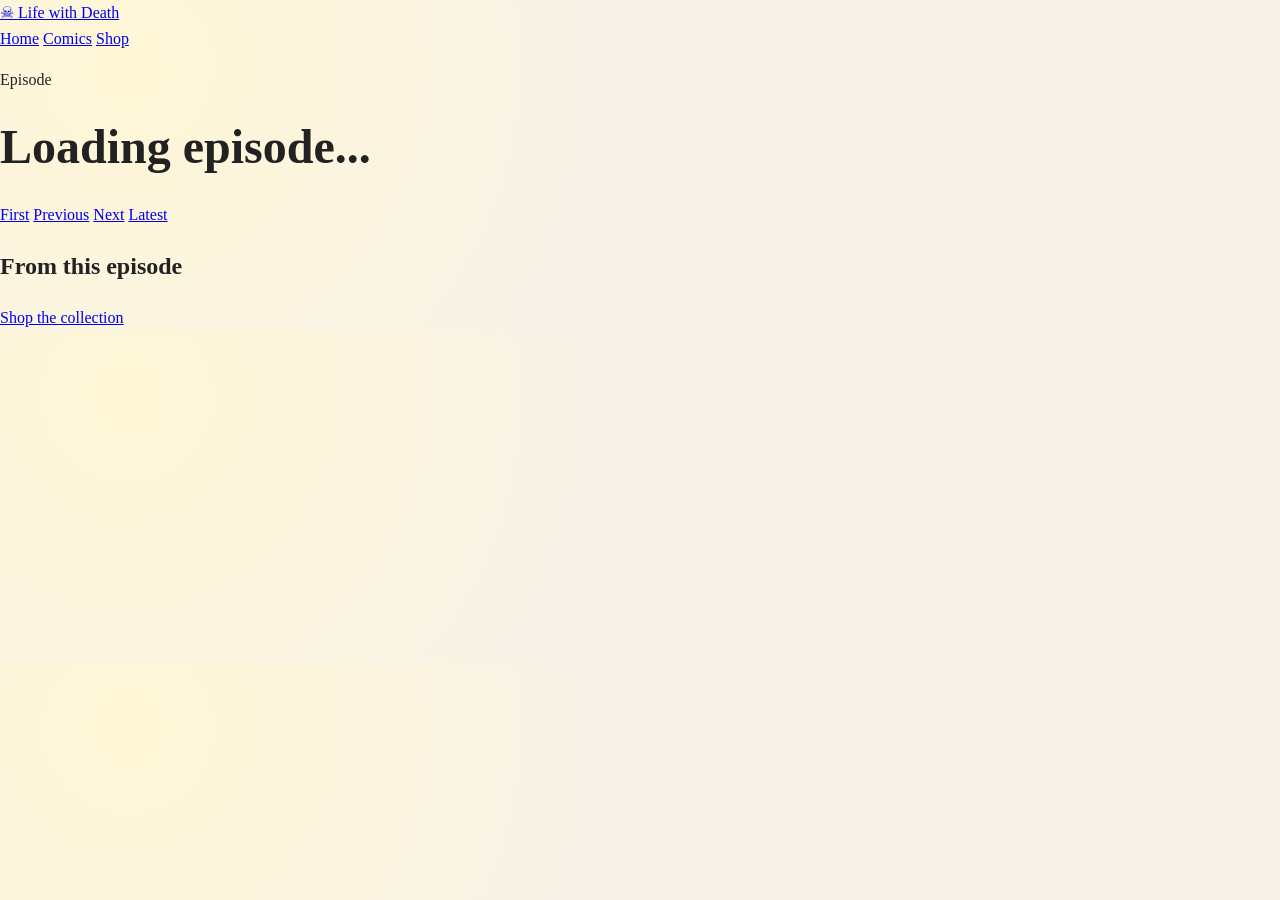
==== comic.html @ 91b2addf "Add reusable data-driven comic reader page" ====
<!doctype html>
<html lang="en">
<head>
  <meta charset="utf-8">
  <meta name="viewport" content="width=device-width, initial-scale=1">
  <title>Life with Death Comic Reader</title>
  <meta name="description" content="Read Life with Death episodes in the official Grimdoc comic reader.">
  <link rel="preconnect" href="https://fonts.googleapis.com">
  <link rel="preconnect" href="https://fonts.gstatic.com" crossorigin>
  <link href="https://fonts.googleapis.com/css2?family=Cinzel:wght@500;700;900&family=Work+Sans:wght@400;500;700&display=swap" rel="stylesheet">
  <link rel="stylesheet" href="css/styles.css">
  <link rel="stylesheet" href="css/comic-reader.css">
</head>
<body class="reader-body">
  <header class="reader-topbar">
    <a class="brand-link" href="index.html" aria-label="Life with Death home">
      <span class="brand-mark">☠</span>
      <span>Life with Death</span>
    </a>
    <nav class="reader-nav-links" aria-label="Primary">
      <a href="index.html">Home</a>
      <a href="comics.html">Comics</a>
      <a href="index.html#shop">Shop</a>
    </nav>
  </header>

  <main class="reader-main">
    <section class="episode-hero" id="episodeHero" aria-live="polite">
      <p class="episode-kicker">Episode</p>
      <h1 id="episodeTitle">Loading episode...</h1>
      <p id="episodeMeta"></p>
      <p id="episodeDescription"></p>
    </section>

    <section class="reader-controls" aria-label="Episode navigation">
      <a id="firstEpisodeLink" href="comics.html">First</a>
      <a id="prevEpisodeLink" href="comics.html">Previous</a>
      <a id="nextEpisodeLink" href="comics.html">Next</a>
      <a id="latestEpisodeLink" href="comics.html">Latest</a>
    </section>

    <section id="panelGrid" class="panel-grid" aria-label="Comic panels"></section>

    <section id="episodeMerch" class="episode-merch is-hidden" aria-label="Merchandise from this episode">
      <h2>From this episode</h2>
      <a id="episodeMerchLink" class="merch-cta" href="#" target="_blank" rel="noopener noreferrer">Shop the collection</a>
    </section>
  </main>

  <script src="js/comic-data.js"></script>
  <script>
    window.GrimdocComic.initReaderPage();
  </script>
</body>
</html>
---- css/styles.css ----
:root {
  --bg: #f7f2ea;
  --ink: #222222;
  --accent: #6d3ea1;
  --paper: #fffdf8;
}

* { box-sizing: border-box; }

body {
  margin: 0;
  color: var(--ink);
  background: radial-gradient(circle at 10% 20%, #fff7d6, var(--bg) 45%), var(--bg);
  font-family: Georgia, "Times New Roman", serif;
  line-height: 1.6;
}

.site-header,
.content,
.site-footer {
  width: min(900px, 92vw);
  margin: 0 auto;
}

.site-header {
  padding: 3rem 0 1rem;
}

.kicker {
  text-transform: uppercase;
  letter-spacing: 0.08em;
  color: var(--accent);
  font-weight: 700;
  margin: 0;
}

h1 {
  margin: 0.2rem 0 0.5rem;
  font-size: clamp(2rem, 4vw, 3rem);
}

.content {
  background: var(--paper);
  border: 2px solid #e6dccb;
  border-radius: 12px;
  padding: 1.5rem;
}

.site-footer {
  padding: 1.5rem 0 2rem;
  font-size: 0.95rem;
}
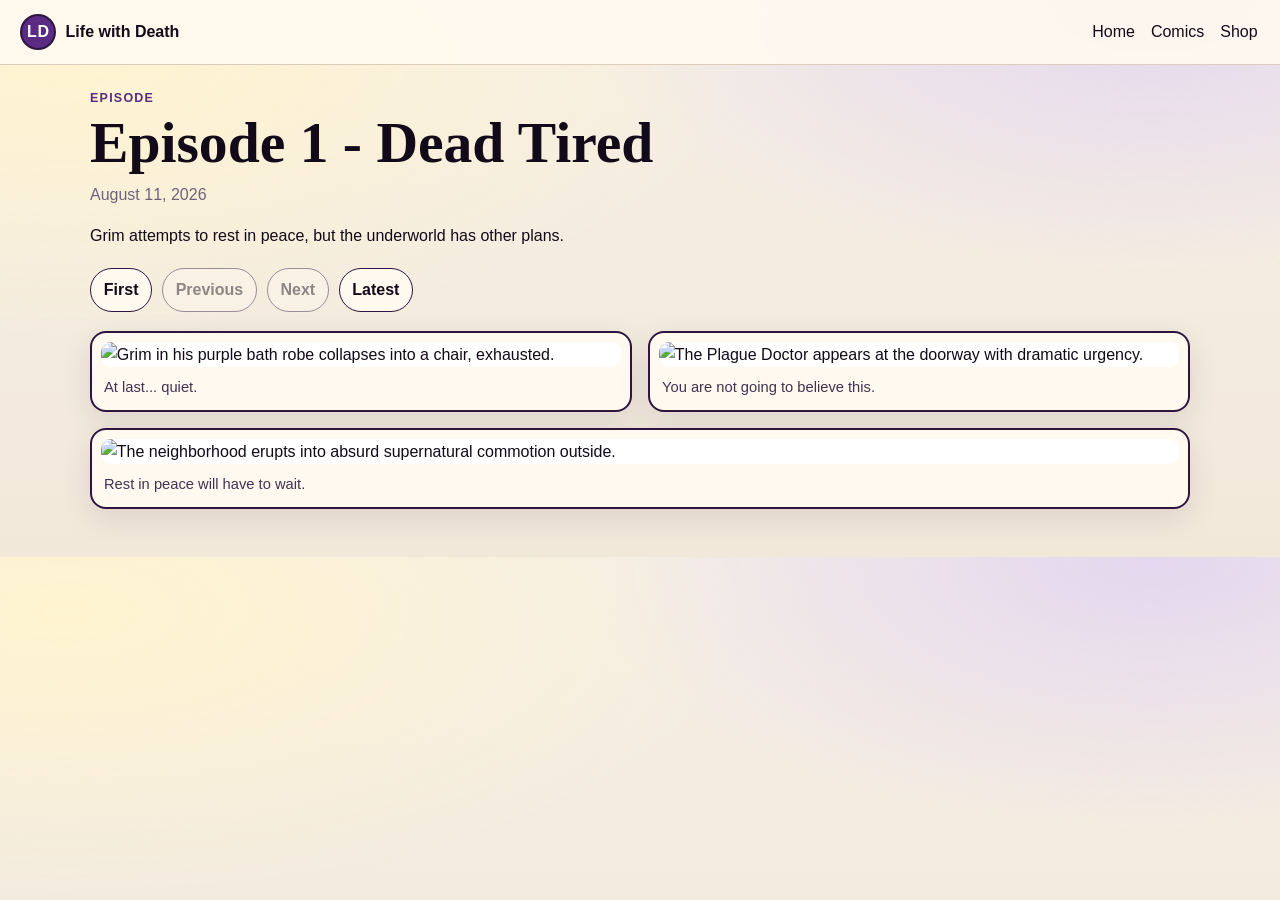
==== commit b5820ca3: "Use ASCII brand mark in reader header" ====
--- a/comic.html
+++ b/comic.html
@@ -14,7 +14,7 @@
 <body class="reader-body">
   <header class="reader-topbar">
     <a class="brand-link" href="index.html" aria-label="Life with Death home">
-      <span class="brand-mark">☠</span>
+      <span class="brand-mark">LD</span>
       <span>Life with Death</span>
     </a>
     <nav class="reader-nav-links" aria-label="Primary">
--- a/css/styles.css
+++ b/css/styles.css
@@ -1,52 +1,217 @@
 :root {
-  --bg: #f7f2ea;
-  --ink: #222222;
-  --accent: #6d3ea1;
-  --paper: #fffdf8;
-}
-
-* { box-sizing: border-box; }
+  --grim-ink: #120a19;
+  --grim-purple: #5b2b84;
+  --grim-purple-deep: #2d1540;
+  --grim-cream: #fff9ef;
+  --grim-paper: #f7efe2;
+  --grim-accent: #ffe8a3;
+}
+
+* {
+  box-sizing: border-box;
+}
 
 body {
   margin: 0;
-  color: var(--ink);
-  background: radial-gradient(circle at 10% 20%, #fff7d6, var(--bg) 45%), var(--bg);
-  font-family: Georgia, "Times New Roman", serif;
+  color: var(--grim-ink);
+  background:
+    radial-gradient(circle at 0% 20%, #fff2c9 0%, transparent 36%),
+    radial-gradient(circle at 100% 0%, #e5d8ef 0%, transparent 30%),
+    linear-gradient(180deg, #f6eee2 0%, #f2e7d7 100%);
+  font-family: "Work Sans", "Segoe UI", Tahoma, sans-serif;
   line-height: 1.6;
 }
 
-.site-header,
-.content,
+.site-nav {
+  width: min(1160px, 94vw);
+  margin: 0 auto;
+  display: flex;
+  align-items: center;
+  justify-content: space-between;
+  gap: 1rem;
+  padding: 1rem 0;
+}
+
+.brand-link {
+  display: inline-flex;
+  align-items: center;
+  gap: 0.75rem;
+  color: var(--grim-ink);
+  text-decoration: none;
+  font-weight: 700;
+}
+
+.brand-mark {
+  width: 2.2rem;
+  height: 2.2rem;
+  border-radius: 999px;
+  display: inline-grid;
+  place-items: center;
+  color: #fff;
+  background: var(--grim-purple);
+  box-shadow: 0 0 0 2px var(--grim-purple-deep);
+  font-size: 0.76rem;
+  letter-spacing: 0.05em;
+}
+
+.brand-text {
+  font-family: "Cinzel", Georgia, serif;
+  letter-spacing: 0.02em;
+}
+
+.main-nav {
+  display: inline-flex;
+  gap: 1rem;
+  align-items: center;
+}
+
+.main-nav a {
+  color: var(--grim-ink);
+  text-decoration: none;
+  font-weight: 500;
+}
+
+.main-nav a:hover {
+  color: var(--grim-purple);
+}
+
+main {
+  width: min(1160px, 94vw);
+  margin: 0 auto;
+  padding-bottom: 3rem;
+}
+
+.hero {
+  display: grid;
+  grid-template-columns: 1.1fr 1fr;
+  gap: 1.2rem;
+  background: var(--grim-cream);
+  border: 2px solid #d8c8af;
+  border-radius: 18px;
+  padding: 1.4rem;
+  box-shadow: 0 20px 40px rgba(35, 14, 54, 0.09);
+}
+
+.kicker {
+  margin: 0;
+  text-transform: uppercase;
+  letter-spacing: 0.1em;
+  color: var(--grim-purple);
+  font-weight: 700;
+  font-size: 0.78rem;
+}
+
+h1,
+h2 {
+  margin: 0.25rem 0 0.6rem;
+  font-family: "Cinzel", Georgia, serif;
+}
+
+h1 {
+  font-size: clamp(2rem, 4.5vw, 3.6rem);
+  line-height: 1.07;
+}
+
+.hero-copy p {
+  margin-top: 0;
+}
+
+.hero-actions {
+  display: flex;
+  flex-wrap: wrap;
+  gap: 0.7rem;
+  margin-top: 1rem;
+}
+
+.btn {
+  display: inline-block;
+  text-decoration: none;
+  border-radius: 999px;
+  padding: 0.6rem 1rem;
+  font-weight: 700;
+}
+
+.btn-primary {
+  background: var(--grim-purple);
+  color: #fff;
+  border: 1px solid var(--grim-purple-deep);
+}
+
+.btn-primary:hover {
+  background: #4c2470;
+}
+
+.btn-secondary {
+  background: transparent;
+  color: var(--grim-ink);
+  border: 1px solid var(--grim-purple-deep);
+}
+
+.hero-art {
+  display: grid;
+  place-items: center;
+}
+
+.logo-placeholder {
+  width: min(100%, 500px);
+  min-height: 240px;
+  border: 2px dashed #7f5d9f;
+  border-radius: 14px;
+  background: linear-gradient(180deg, #fffaf2 0%, #f4e8d5 100%);
+  color: #5f5470;
+  display: grid;
+  place-items: center;
+  text-align: center;
+  padding: 1rem;
+  font-weight: 600;
+}
+
+.home-section {
+  margin-top: 1rem;
+  background: var(--grim-cream);
+  border: 1px solid #deccb1;
+  border-radius: 14px;
+  padding: 1rem;
+}
+
+.shop-callout {
+  border: 1px solid #9a7db6;
+  background: linear-gradient(180deg, #f9f1ff 0%, #f8efd9 100%);
+}
+
+.text-link {
+  color: var(--grim-purple);
+  font-weight: 700;
+  text-decoration: none;
+}
+
+.small-note {
+  color: #5c5269;
+  font-size: 0.9rem;
+  margin-bottom: 0;
+}
+
 .site-footer {
-  width: min(900px, 92vw);
+  width: min(1160px, 94vw);
   margin: 0 auto;
-}
-
-.site-header {
-  padding: 3rem 0 1rem;
-}
-
-.kicker {
-  text-transform: uppercase;
-  letter-spacing: 0.08em;
-  color: var(--accent);
-  font-weight: 700;
-  margin: 0;
-}
-
-h1 {
-  margin: 0.2rem 0 0.5rem;
-  font-size: clamp(2rem, 4vw, 3rem);
-}
-
-.content {
-  background: var(--paper);
-  border: 2px solid #e6dccb;
-  border-radius: 12px;
-  padding: 1.5rem;
-}
-
-.site-footer {
-  padding: 1.5rem 0 2rem;
+  padding: 1.2rem 0 1.8rem;
+  color: #4d445a;
   font-size: 0.95rem;
+}
+
+@media (max-width: 920px) {
+  .hero {
+    grid-template-columns: 1fr;
+  }
+}
+
+@media (max-width: 720px) {
+  .site-nav {
+    flex-direction: column;
+    align-items: flex-start;
+  }
+
+  .main-nav {
+    flex-wrap: wrap;
+  }
 }
--- a/css/comic-reader.css
+++ b/css/comic-reader.css
@@ -0,0 +1,239 @@
+:root {
+  --grim-ink: #120a19;
+  --grim-purple: #5b2b84;
+  --grim-mist: #efe7dc;
+  --grim-cream: #fff9ef;
+  --grim-border: #2d1540;
+  --grim-dim: #6e637b;
+}
+
+.reader-body {
+  margin: 0;
+  color: var(--grim-ink);
+  background:
+    radial-gradient(ellipse at 5% 10%, #fff4cf, transparent 40%),
+    radial-gradient(ellipse at 90% 0%, #e4d7ef, transparent 35%),
+    linear-gradient(180deg, #f6efe6 0%, #f2e8da 100%);
+  font-family: "Work Sans", "Segoe UI", Tahoma, sans-serif;
+}
+
+.reader-topbar {
+  display: flex;
+  align-items: center;
+  justify-content: space-between;
+  gap: 1rem;
+  padding: 1rem 1.4rem;
+  border-bottom: 1px solid #dbcdb9;
+  background: rgba(255, 249, 239, 0.92);
+  position: sticky;
+  top: 0;
+  z-index: 10;
+  backdrop-filter: blur(6px);
+}
+
+.brand-link {
+  display: inline-flex;
+  align-items: center;
+  gap: 0.7rem;
+  color: var(--grim-ink);
+  text-decoration: none;
+  font-weight: 700;
+}
+
+.brand-mark {
+  display: inline-grid;
+  place-items: center;
+  width: 2rem;
+  height: 2rem;
+  border-radius: 999px;
+  color: #fff;
+  background: var(--grim-purple);
+  box-shadow: 0 0 0 2px var(--grim-border);
+  font-size: 1rem;
+}
+
+.reader-nav-links {
+  display: inline-flex;
+  gap: 1rem;
+}
+
+.reader-nav-links a {
+  color: var(--grim-ink);
+  text-decoration: none;
+  font-weight: 500;
+}
+
+.reader-nav-links a:hover {
+  color: var(--grim-purple);
+}
+
+.reader-main,
+.archive-main {
+  width: min(1100px, 94vw);
+  margin: 0 auto;
+  padding: 1.5rem 0 3rem;
+}
+
+.episode-hero,
+.archive-hero {
+  margin-bottom: 1.2rem;
+}
+
+.episode-kicker {
+  margin: 0;
+  text-transform: uppercase;
+  letter-spacing: 0.1em;
+  color: var(--grim-purple);
+  font-size: 0.78rem;
+  font-weight: 700;
+}
+
+h1,
+h2 {
+  margin: 0.2rem 0 0.5rem;
+  font-family: "Cinzel", Georgia, serif;
+}
+
+#episodeMeta,
+.archive-meta {
+  margin: 0 0 0.4rem;
+  color: var(--grim-dim);
+}
+
+.reader-controls {
+  display: flex;
+  flex-wrap: wrap;
+  gap: 0.6rem;
+  margin-bottom: 1.2rem;
+}
+
+.reader-controls a {
+  display: inline-block;
+  padding: 0.5rem 0.8rem;
+  border: 1px solid var(--grim-border);
+  border-radius: 999px;
+  background: var(--grim-cream);
+  color: var(--grim-ink);
+  text-decoration: none;
+  font-weight: 600;
+}
+
+.reader-controls a:hover {
+  background: #fff;
+}
+
+.reader-controls .is-disabled {
+  opacity: 0.45;
+  pointer-events: none;
+}
+
+.panel-grid {
+  display: grid;
+  grid-template-columns: repeat(12, minmax(0, 1fr));
+  gap: 1rem;
+}
+
+.panel-card {
+  grid-column: span 6;
+  background: var(--grim-cream);
+  border: 2px solid var(--grim-border);
+  border-radius: 16px;
+  padding: 0.55rem;
+  box-shadow: 0 10px 30px rgba(41, 18, 60, 0.1);
+}
+
+.panel-card img {
+  display: block;
+  width: 100%;
+  height: auto;
+  border-radius: 10px;
+  max-height: 1100px;
+  object-fit: contain;
+  background: #fff;
+}
+
+.panel-caption {
+  margin: 0.55rem 0.2rem 0.1rem;
+  font-size: 0.92rem;
+  color: #3f3450;
+}
+
+.panel-layout-standard {
+  grid-column: span 6;
+}
+
+.panel-layout-wide,
+.panel-layout-full-width {
+  grid-column: 1 / -1;
+}
+
+.panel-layout-two-column {
+  grid-column: span 6;
+}
+
+.episode-merch {
+  margin-top: 1.5rem;
+  padding: 1rem;
+  border: 1px dashed #8a6aa8;
+  border-radius: 12px;
+  background: #f7f0ff;
+}
+
+.merch-cta {
+  display: inline-block;
+  margin-top: 0.2rem;
+  color: #2b1241;
+  font-weight: 700;
+}
+
+.is-hidden {
+  display: none;
+}
+
+.archive-list {
+  display: grid;
+  gap: 0.9rem;
+}
+
+.archive-card {
+  background: var(--grim-cream);
+  border: 1px solid #d3c2ab;
+  border-radius: 12px;
+}
+
+.archive-link {
+  display: block;
+  padding: 1rem;
+  text-decoration: none;
+  color: inherit;
+}
+
+.archive-link:hover {
+  background: #fffdf9;
+}
+
+.archive-desc {
+  margin: 0;
+  color: #403948;
+}
+
+@media (max-width: 980px) {
+  .panel-card,
+  .panel-layout-standard,
+  .panel-layout-two-column {
+    grid-column: 1 / -1;
+  }
+}
+
+@media (max-width: 640px) {
+  .reader-topbar {
+    flex-direction: column;
+    align-items: flex-start;
+  }
+
+  .reader-nav-links {
+    width: 100%;
+    justify-content: flex-start;
+    flex-wrap: wrap;
+  }
+}
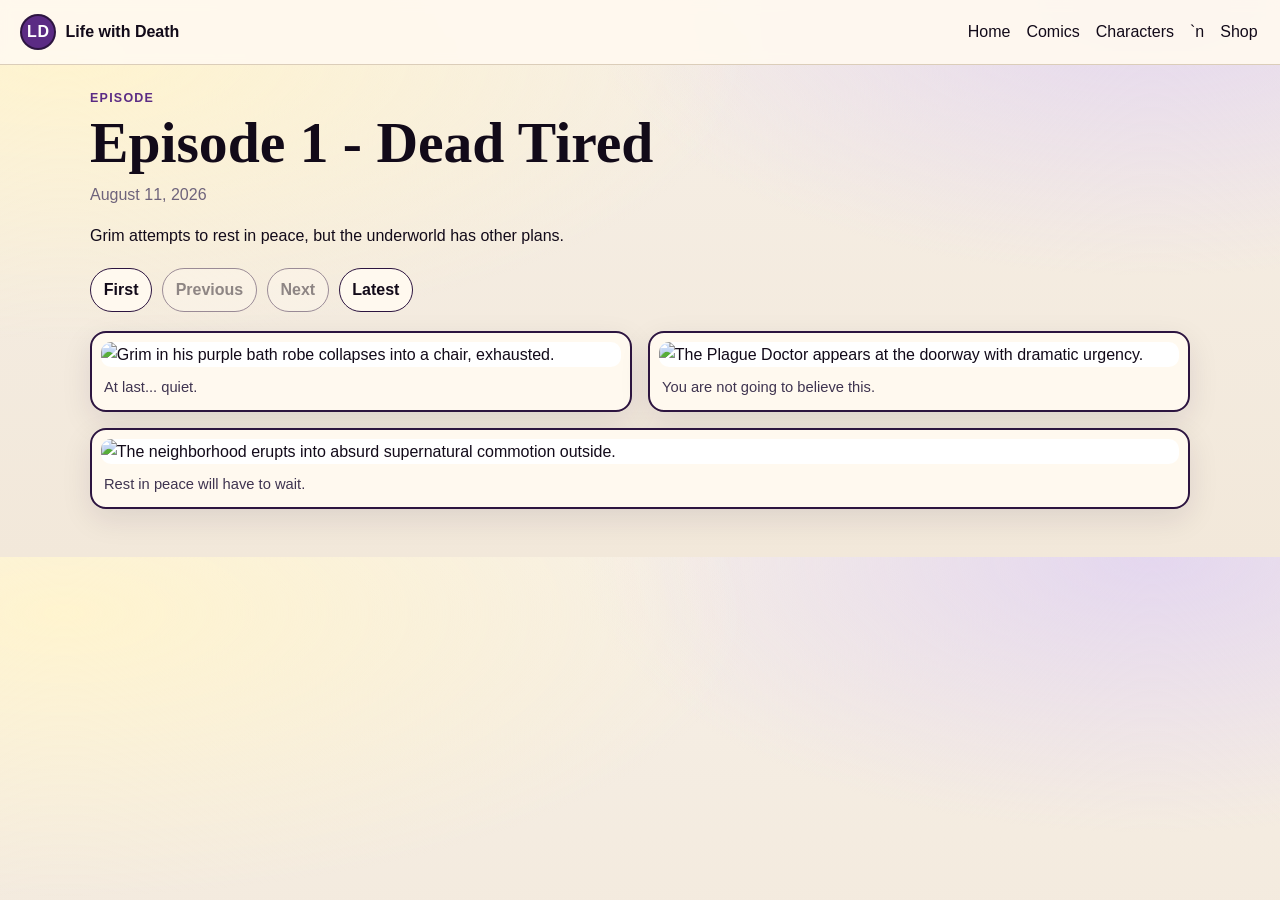
==== commit c9ad21a8: "Add characters link to reader nav" ====
--- a/comic.html
+++ b/comic.html
@@ -20,7 +20,7 @@
     <nav class="reader-nav-links" aria-label="Primary">
       <a href="index.html">Home</a>
       <a href="comics.html">Comics</a>
-      <a href="index.html#shop">Shop</a>
+      <a href="characters.html">Characters</a>`n      <a href="index.html#shop">Shop</a>
     </nav>
   </header>
 
